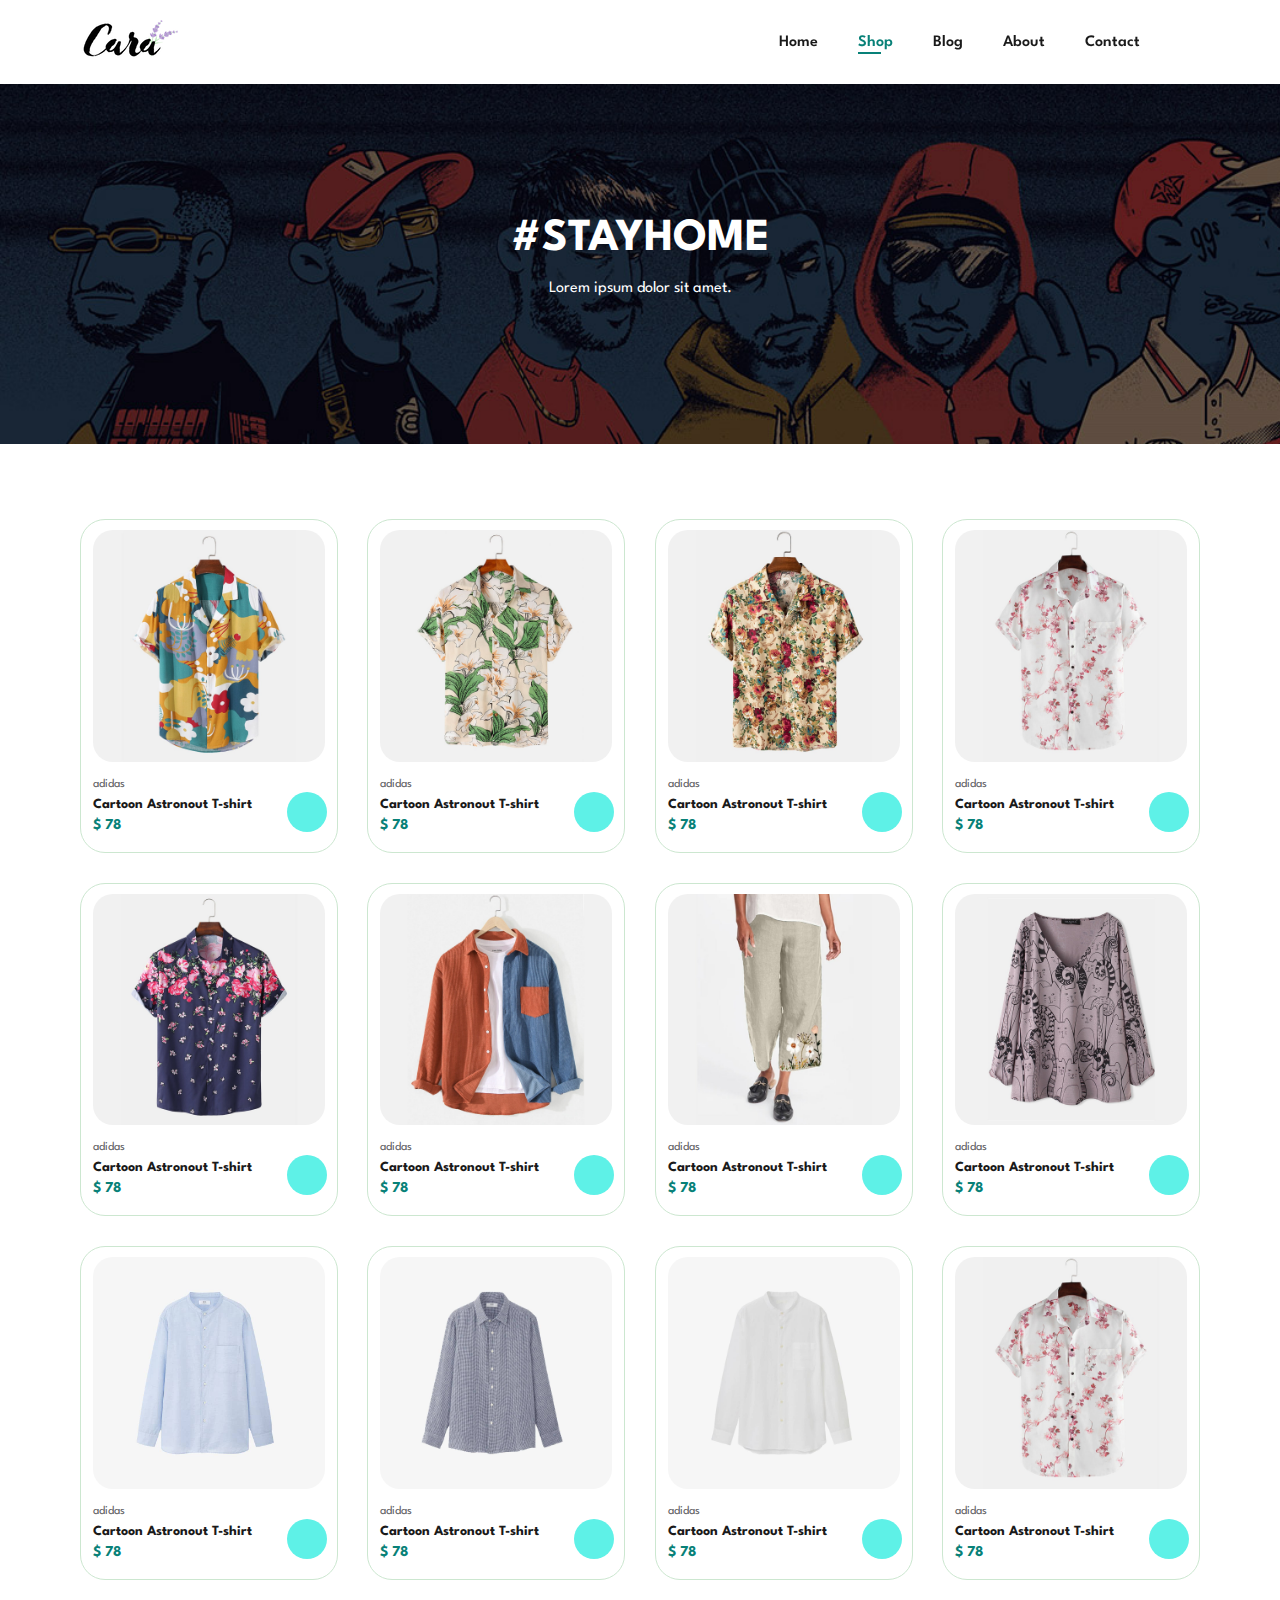
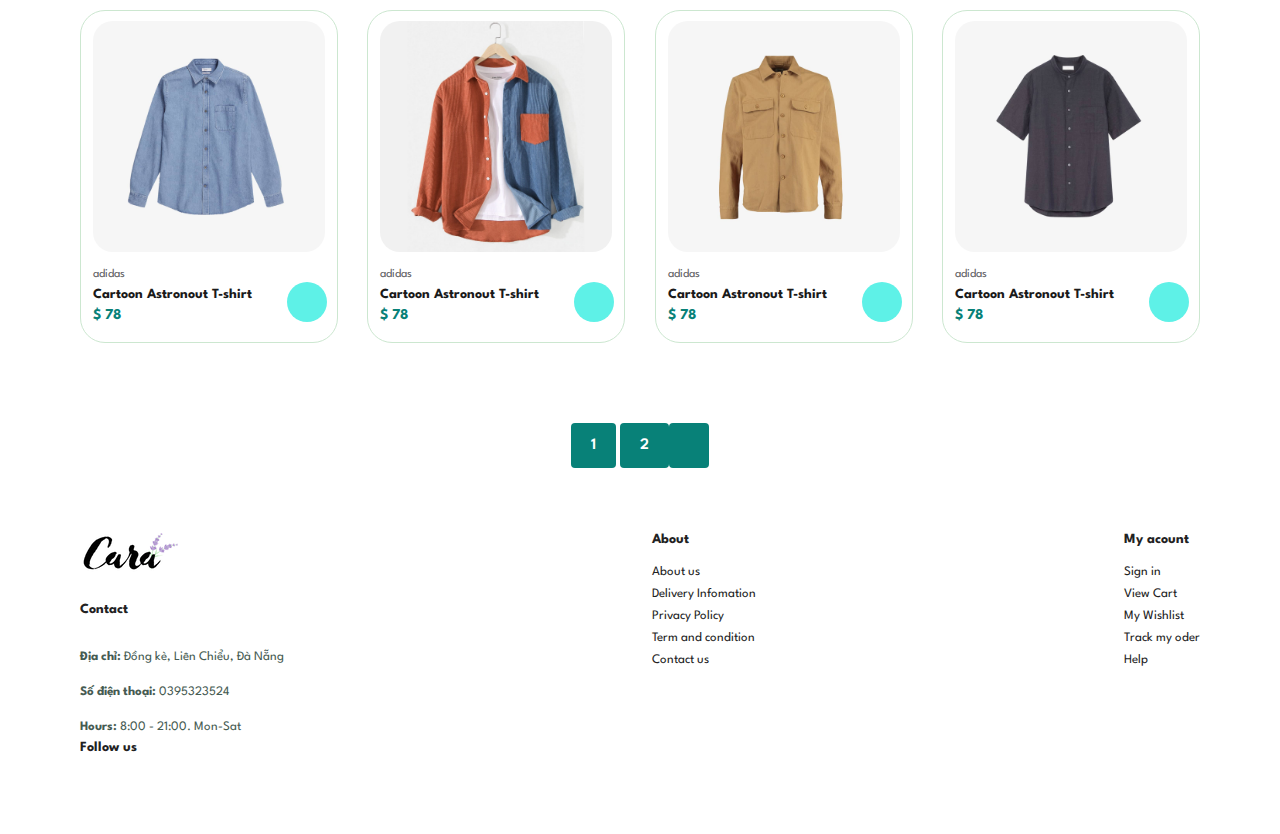
==== shop.html @ 404face6 "first commit" ====
<!DOCTYPE html>
<html lang="en">
<head>
    <meta charset="UTF-8">
    <meta http-equiv="X-UA-Compatible" content="IE=edge">
    <meta name="viewport" content="width=device-width, initial-scale=1.0">
    <link rel="stylesheet" href="https://cdnjs.cloudflare.com/ajax/libs/font-awesome/6.1.2/css/all.min.css" integrity="sha512-1sCRPdkRXhBV2PBLUdRb4tMg1w2YPf37qatUFeS7zlBy7jJI8Lf4VHwWfZZfpXtYSLy85pkm9GaYVYMfw5BC1A==" crossorigin="anonymous" referrerpolicy="no-referrer" />
    <link rel="stylesheet" href="./main.css">
    <title>King Dom Shop</title>
</head>
<body>
    <!-- header -->
    <section id="header">
        <a href="#"><img src="./img/logo.png" alt="logo"></a>

        <div>
            <ul id="navbar">
                <li><a  href="index.html">Home</a></li>
                <li><a  class="active" href="#">Shop</a></li>
                <li><a href="#">Blog</a></li>
                <li><a href="#">About</a></li>
                <li><a href="#">Contact</a></li>
                <li><a href="#"><i class="fa fa-shopping-cart"></i></a></li>
            </ul>
        </div>
    </section>
    <section id="page-header">
        <h2>#STAYHOME</h2>
        <p>Lorem ipsum dolor sit amet.</p>
    </section>
    <section id="product1" class="section-p1">
        <div class="pro-container">
            <div class="pro" onclick="window.location.href='sproduct.html';">
                <img src="./img/products/f1.jpg" alt="">
                <div class="des">
                    <span>adidas</span>
                    <h5>Cartoon Astronout T-shirt</h5>
                    <div class="star">
                        <i class="fas fa-star"></i>
                        <i class="fas fa-star"></i>
                        <i class="fas fa-star"></i>
                        <i class="fas fa-star"></i>
                        <i class="fas fa-star"></i>
                    </div>
                    <h4>$ 78</h4>
                </div>
                <a href="#"><i class="fa fa-shopping-cart cart"></i></a>
            </div>
            <div class="pro">
                <img src="./img/products/f2.jpg" alt="">
                <div class="des">
                    <span>adidas</span>
                    <h5>Cartoon Astronout T-shirt</h5>
                    <div class="star">
                        <i class="fas fa-star"></i>
                        <i class="fas fa-star"></i>
                        <i class="fas fa-star"></i>
                        <i class="fas fa-star"></i>
                        <i class="fas fa-star"></i>
                    </div>
                    <h4>$ 78</h4>
                </div>
                <a href="#"><i class="fa fa-shopping-cart cart"></i></a>
            </div>
            <div class="pro">
                <img src="./img/products/f3.jpg" alt="">
                <div class="des">
                    <span>adidas</span>
                    <h5>Cartoon Astronout T-shirt</h5>
                    <div class="star">
                        <i class="fas fa-star"></i>
                        <i class="fas fa-star"></i>
                        <i class="fas fa-star"></i>
                        <i class="fas fa-star"></i>
                        <i class="fas fa-star"></i>
                    </div>
                    <h4>$ 78</h4>
                </div>
                <a href="#"><i class="fa fa-shopping-cart cart"></i></a>
            </div>
            <div class="pro">
                <img src="./img/products/f4.jpg" alt="">
                <div class="des">
                    <span>adidas</span>
                    <h5>Cartoon Astronout T-shirt</h5>
                    <div class="star">
                        <i class="fas fa-star"></i>
                        <i class="fas fa-star"></i>
                        <i class="fas fa-star"></i>
                        <i class="fas fa-star"></i>
                        <i class="fas fa-star"></i>
                    </div>
                    <h4>$ 78</h4>
                </div>
                <a href="#"><i class="fa fa-shopping-cart cart"></i></a>
            </div>
            <div class="pro">
                <img src="./img/products/f5.jpg" alt="">
                <div class="des">
                    <span>adidas</span>
                    <h5>Cartoon Astronout T-shirt</h5>
                    <div class="star">
                        <i class="fas fa-star"></i>
                        <i class="fas fa-star"></i>
                        <i class="fas fa-star"></i>
                        <i class="fas fa-star"></i>
                        <i class="fas fa-star"></i>
                    </div>
                    <h4>$ 78</h4>
                </div>
                <a href="#"><i class="fa fa-shopping-cart cart"></i></a>
            </div>
            <div class="pro">
                <img src="./img/products/f6.jpg" alt="">
                <div class="des">
                    <span>adidas</span>
                    <h5>Cartoon Astronout T-shirt</h5>
                    <div class="star">
                        <i class="fas fa-star"></i>
                        <i class="fas fa-star"></i>
                        <i class="fas fa-star"></i>
                        <i class="fas fa-star"></i>
                        <i class="fas fa-star"></i>
                    </div>
                    <h4>$ 78</h4>
                </div>
                <a href="#"><i class="fa fa-shopping-cart cart"></i></a>
            </div>
            <div class="pro">
                <img src="./img/products/f7.jpg" alt="">
                <div class="des">
                    <span>adidas</span>
                    <h5>Cartoon Astronout T-shirt</h5>
                    <div class="star">
                        <i class="fas fa-star"></i>
                        <i class="fas fa-star"></i>
                        <i class="fas fa-star"></i>
                        <i class="fas fa-star"></i>
                        <i class="fas fa-star"></i>
                    </div>
                    <h4>$ 78</h4>
                </div>
                <a href="#"><i class="fa fa-shopping-cart cart"></i></a>
            </div>
            <div class="pro">
                <img src="./img/products/f8.jpg" alt="">
                <div class="des">
                    <span>adidas</span>
                    <h5>Cartoon Astronout T-shirt</h5>
                    <div class="star">
                        <i class="fas fa-star"></i>
                        <i class="fas fa-star"></i>
                        <i class="fas fa-star"></i>
                        <i class="fas fa-star"></i>
                        <i class="fas fa-star"></i>
                    </div>
                    <h4>$ 78</h4>
                </div>
                <a href="#"><i class="fa fa-shopping-cart cart"></i></a>
            </div>
            <div class="pro">
                <img src="./img/products/n1.jpg" alt="">
                <div class="des">
                    <span>adidas</span>
                    <h5>Cartoon Astronout T-shirt</h5>
                    <div class="star">
                        <i class="fas fa-star"></i>
                        <i class="fas fa-star"></i>
                        <i class="fas fa-star"></i>
                        <i class="fas fa-star"></i>
                        <i class="fas fa-star"></i>
                    </div>
                    <h4>$ 78</h4>
                </div>
                <a href="#"><i class="fa fa-shopping-cart cart"></i></a>
            </div>
            <div class="pro">
                <img src="./img/products/n2.jpg" alt="">
                <div class="des">
                    <span>adidas</span>
                    <h5>Cartoon Astronout T-shirt</h5>
                    <div class="star">
                        <i class="fas fa-star"></i>
                        <i class="fas fa-star"></i>
                        <i class="fas fa-star"></i>
                        <i class="fas fa-star"></i>
                        <i class="fas fa-star"></i>
                    </div>
                    <h4>$ 78</h4>
                </div>
                <a href="#"><i class="fa fa-shopping-cart cart"></i></a>
            </div>
            <div class="pro">
                <img src="./img/products/n3.jpg" alt="">
                <div class="des">
                    <span>adidas</span>
                    <h5>Cartoon Astronout T-shirt</h5>
                    <div class="star">
                        <i class="fas fa-star"></i>
                        <i class="fas fa-star"></i>
                        <i class="fas fa-star"></i>
                        <i class="fas fa-star"></i>
                        <i class="fas fa-star"></i>
                    </div>
                    <h4>$ 78</h4>
                </div>
                <a href="#"><i class="fa fa-shopping-cart cart"></i></a>
            </div>
            <div class="pro">
                <img src="./img/products/f4.jpg" alt="">
                <div class="des">
                    <span>adidas</span>
                    <h5>Cartoon Astronout T-shirt</h5>
                    <div class="star">
                        <i class="fas fa-ntar"></i>
                        <i class="fas fa-star"></i>
                        <i class="fas fa-star"></i>
                        <i class="fas fa-star"></i>
                        <i class="fas fa-star"></i>
                    </div>
                    <h4>$ 78</h4>
                </div>
                <a href="#"><i class="fa fa-shopping-cart cart"></i></a>
            </div>
            <div class="pro">
                <img src="./img/products/n5.jpg" alt="">
                <div class="des">
                    <span>adidas</span>
                    <h5>Cartoon Astronout T-shirt</h5>
                    <div class="star">
                        <i class="fas fa-star"></i>
                        <i class="fas fa-star"></i>
                        <i class="fas fa-star"></i>
                        <i class="fas fa-star"></i>
                        <i class="fas fa-star"></i>
                    </div>
                    <h4>$ 78</h4>
                </div>
                <a href="#"><i class="fa fa-shopping-cart cart"></i></a>
            </div>
            <div class="pro">
                <img src="./img/products/f6.jpg" alt="">
                <div class="des">
                    <span>adidas</span>
                    <h5>Cartoon Astronout T-shirt</h5>
                    <div class="star">
                        <i class="fas fa-star"></i>
                        <i class="fas fa-star"></i>
                        <i class="fas fa-star"></i>
                        <i class="fas fa-star"></i>
                        <i class="fas fa-star"></i>
                    </div>
                    <h4>$ 78</h4>
                </div>
                <a href="#"><i class="fa fa-shopping-cart cart"></i></a>
            </div>
            <div class="pro">
                <img src="./img/products/n7.jpg" alt="">
                <div class="des">
                    <span>adidas</span>
                    <h5>Cartoon Astronout T-shirt</h5>
                    <div class="star">
                        <i class="fas fa-star"></i>
                        <i class="fas fa-star"></i>
                        <i class="fas fa-star"></i>
                        <i class="fas fa-star"></i>
                        <i class="fas fa-star"></i>
                    </div>
                    <h4>$ 78</h4>
                </div>
                <a href="#"><i class="fa fa-shopping-cart cart"></i></a>
            </div>
            <div class="pro">
                <img src="./img/products/n8.jpg" alt="">
                <div class="des">
                    <span>adidas</span>
                    <h5>Cartoon Astronout T-shirt</h5>
                    <div class="star">
                        <i class="fas fa-star"></i>
                        <i class="fas fa-star"></i>
                        <i class="fas fa-star"></i>
                        <i class="fas fa-star"></i>
                        <i class="fas fa-star"></i>
                    </div>
                    <h4>$ 78</h4>
                </div>
                <a href="#"><i class="fa fa-shopping-cart cart"></i></a>
            </div>
        </div>
    </section>
    <section class="pagination section-p1">
        <a href="#">1</a>
        <a href="#">2</a>
        <a href="#"><i class="fa fa-arrow-right"></i></a>
    </section>
    <footer class="section-p1">
        <div class="col">
            <img src="./img/logo.png" alt="" class="logo">
            <h4>Contact</h4>
            <p><strong>Địa chỉ: </strong>Đồng kè, Liên Chiểu, Đà Nẵng</p>
            <p><strong>Số điện thoại: </strong>0395323524</p>
            <p><strong>Hours: </strong> 8:00 - 21:00. Mon-Sat</p>
            <div class="follow">
                <h4>Follow us</h4>
                <div class="icon">
                    <i class="fab fa-facebook-f"></i>
                    <i class="fa fa-phone"></i>
                </div>
            </div>
        </div>
        <div class="col">
            <h4>About</h4>
            <a href="#">About us</a>
            <a href="#">Delivery Infomation</a>
            <a href="#">Privacy Policy</a>
            <a href="#">Term and condition</a>
            <a href="#">Contact us</a>
        </div>
        <div class="col">
            <h4>My acount</h4>
            <a href="#">Sign in</a>
            <a href="#">View Cart</a>
            <a href="#">My Wishlist</a>
            <a href="#">Track my oder</a>
            <a href="#">Help</a>
        </div>
    </footer>
</body>
</html>
---- main.css ----
@import url('https://fonts.googleapis.com/css2?family=League+Spartan:wght@300;400;700&display=swap');
/* Global css */
*{
    margin: 0;
    padding: 0;
    box-sizing: border-box;
    font-family: 'League Spartan', sans-serif;
}
h1{
    font-size: 50px;
    line-height: 64px;
    color: #222;
}
h2{
    font-size: 46px;
    line-height: 54px;
    color: #222;
}
h4{
    font-size: 20px;
    color: #222;
}
h6{
    font-weight: 700;
    font-size: 12px;
}
p{
    font-size: 16px;
    color: #465b52;
    margin: 15px 0 20px 0;
}
.section-p1{
    padding: 40px 80px;
}
.section-m1{
    margin: 40px 0;
}
button.normal{
    font-size: 14px;
    font-weight: 600;
    padding: 15px 30px;
    color: #000;
    background-color: #fff;
    border-radius: 4px;
    cursor: pointer;
    border: none;
    outline: none;
    transition: 0.02;
}
button.white{
    font-size: 13px;
    font-weight: 600;
    padding: 11px 18px;
    color: rgb(252, 252, 252);
    background-color: transparent;
    cursor: pointer;
    border: 1px solid #fff;
    outline: none;
    transition: 0.02;
}
body{
    width: 100%;
}
/* header */
#header{
    display: flex;
    justify-content: space-between;
    align-items: center;
    padding: 20px 80px;
    color: #E3E6F3;
    box-shadow: 0 5px 15px rgba(0, 0, 0, 0.06);
    z-index: 999;
    position: sticky;
    top: 0;
    left: 0;
}
#navbar{
    width: 70%;
    display: flex;
    justify-content: space-between;
    align-items: center;

}
#navbar li{
    list-style: none;
    padding: 0 20px;
    position: relative;
}
#navbar a{
    text-decoration: none;
    font-size: 16px;
    font-weight: 600;
    color: #1a1a1a;
    transition: all 0.3s;
}
#navbar a:hover,
#navbar a.active
{
    color: #088178;
}
#navbar a.active::after,
#navbar a.active:hover::after
{
    content: "";
    position: absolute;
    width: 30%;
    height: 2px;
    background: #088178;
    bottom: -4px;
    left: 20px;
}
#mobile{
    display: none;
    align-items: center;
}
/* Home page */
#hero{
    background-image: url(./img/hero4.png);
    height: 90vh;
    width: 100%;
    background-position: top 25% right 0;
    padding:  0 80px;
    display: flex;
    flex-direction: column;
    align-items: flex-start;
    justify-content: center;
}
#hero h4{
    padding-bottom: 15px;
}
#hero h1{
    color: #088178;
}
#hero button{
    background-image: url(./img/button.png);
    background-color: transparent;
    color: #088178;
    border: 0;
    padding: 14px 80px 14px 65px;
    font-weight: 700;
    background-repeat: no-repeat;
    font-size: 15px;
    border-radius: 4px;
    margin: 15px 0;
}
 /* feature */
 #feature{
    display: flex;
    align-items: center;
    justify-content: space-between;
    flex-wrap: wrap;
 }

#feature .fe-box{
    text-align: center;
    width: 180px;
    padding: 25px 15px;
    box-shadow: 20px 20px 34px rgba(0, 0, 0, 0.03);
    border: 1px solid #cce240;
}
#feature .fe-box img{
    width: 100%;
    margin-bottom: 10px;
}
#feature .fe-box h6{
    display: inline-block;
    padding: 9px 8px 6px 8px;
    line-height: 1px;
    border-radius: 4px;
    color: #088178;
    background-color: #fddde4;
}
#feature .fe-box:nth-child(2) h6{
    background-color: #cdebbc;
}
#feature .fe-box:nth-child(3) h6{
    background-color: #d1e8f2;
}
#feature .fe-box:nth-child(4) h6{
    background-color: #cdd4f8;
}
#feature .fe-box:nth-child(5) h6{
    background-color: #f6bdf6;
}
#feature .fe-box:nth-child(6) h6{
    background-color: #fff2e5;
}

/* product */
#product1 .pro-container{
    display: flex;
    justify-content: space-between;
    padding-top: 20px;
    flex-wrap: wrap;
}
#product1{
    text-align: center;
}
#product1 .pro{
    width: 23%;
    min-width: 250px;
    padding: 10px 12px;
    border: 1px solid #cce7d0;
    border-radius: 25px;
    cursor: pointer;
    margin: 15px 0;
    transition: 0.2 ease;
    position: relative;
}
#product1 .pro:hover{
    box-shadow: 20px 20px 30px rgba(0, 0, 0, 0.06);
}
#product1 .pro img{
    width: 100%;
    border-radius: 20px;
}
#product1 .pro .des{
    text-align: start;
    padding: 10px 0;
}
#product1 .pro .des span{
    color: #606063;
    font-size: 12px;
}
#product1 .pro .des h5{
    color: #1a1a1a;
    padding-top: 7px;
    font-size: 14px;
}
#product1 .pro .des i{
    font-size: 12px;
    color: rgb(236, 218, 16);
}
#product1 .pro .des h4{
    padding-top: 7px;
    font-size: 15px;
    font-weight: 700;
    color: #088178;
}
#product1 .pro .cart{
    width: 40px;
    height: 40px;
    line-height: 40px;
    border-radius: 50px;
    background-color: #5ef1e7;
    color: #088178;
    position: absolute;
    bottom: 20px;
    right: 10px;
}
/* banner */

#banner{
    display: flex;
    flex-direction: column;
    text-align: center;
    justify-content: center;
    align-items: center;
    background-image: url(./img/banner/b2.jpg);
    width: 100%;
    height: 40vh;
    background-size: cover;
    background-position: center;
}
#banner h4{
    color: #fff;
    font-size: 16px;
}
#banner h2{
    padding: 10px 0;
    font-size: 30px;
    color: #fff;
}
#banner h2 span{
    color: rgb(240, 18, 18);
}
#banner button:hover{
    background-color: #088178;
    color: #fff;
}

/* small banner */
#sm-banner{
    display: flex;
    justify-content: space-between;
    text-align: center;
    flex-wrap: wrap;
}
#sm-banner .banner-box{
    display: flex;
    flex-direction: column;
    align-items: flex-start;
    justify-content: center;
    background-image: url(./img/banner/b17.jpg);
    min-width: 580px;
    height: 50vh;
    background-size: cover;
    background-position: center;
    padding: 30px;
    transition: all 0.2 ease;
}
#sm-banner h4{
    color: #fff;
    font-size: 20px;
    font-weight: 300; 
}
#sm-banner h2{
    color: #fff;
    font-size: 28px;
    font-weight: 800; 
}
#sm-banner span{
    color: #fff;
    font-size: 14px;
    font-weight: 500; 
    padding-bottom: 15px;
}
#sm-banner .banner-box:hover button{
    background-color: #088178;
}
#sm-banner .banner-box2{
    background-image: url(img/banner/b10.jpg);
}

#banner3{
    display: flex;
    justify-content: space-between;
    flex-wrap: wrap;
    padding: 0 80px;
}
#banner3 .banner-box{
    display: flex;
    flex-direction: column;
    align-items: flex-start;
    justify-content: center;
    background-image: url(./img/banner/b7.jpg);
    min-width:30%;
    height: 30vh;
    background-size: cover;
    background-position: center;
    padding: 30px;
    margin-bottom: 20px;
    transition: all 0.2 ease;
}
#banner3 h2{
    color: #fff;
    font-weight: 900;
    font-size: 22px;
}
#banner3 h3{
    color: #ec544e;
    font-weight: 800;
    font-size: 15px;
}
#banner3 .banner-box2{
    background-image: url(./img/banner/b4.jpg);
}
#banner3 .banner-box3{
    background-image: url(./img/banner/b18.jpg);
}
/* footer */
footer{
    display: flex;
    justify-content: space-between;
    flex-wrap: nowrap;
}
footer .col{
    display: flex;
    flex-direction: column;
    align-items: flex-start;
    margin-bottom: 20px;
}

footer .logo{
    margin-bottom: 30px;
}
footer h4{
    font-size: 14px;
    padding-bottom: 20px;
}
footer p{
    font-size: 13px;
    margin-bottom: 8px;
}
footer a{
    font-size: 13px;
    margin-bottom: 10px;
    color: #222;
    text-decoration: none;
}


/* shop page */
#page-header{
    background-image: url(./img/banner/b1.jpg);
    height: 40vh;
    width: 100%;
    background-size: cover;
    display: flex;
    justify-content: center;
    text-align: center;
    flex-direction: column;
    padding: 14px;
}
#page-header h2,
#page-header p{
    color: #fff;
}
.pagination{
    text-align: center;
}
.pagination a{
    text-decoration: none;
    color: #fff;
    background-color: #088178;
    padding: 15px 20px;
    border-radius: 4px;
    font-weight: 600;
}
.pagination a i{
    font-weight: 600;
    font-size: 16px;
}
/* 
single product */
#pro-details{
    display: flex;
    margin-top: 20px;
}
#pro-details .single-pro-img{
    width: 40%;
    margin-right: 50px;
}
.small-img-group{
    display: flex;
    justify-content: space-between;
}
.small-img-col{
    flex-basis: 24%;
    cursor: pointer;
}
#pro-details .single-pro-detail{
    width: 50%;
    padding-top: 30px;
}
#pro-details .single-pro-detail h4{
    padding: 20px 0 20px 0;
}
#pro-details .single-pro-detail h2{
    font-size: 26px;
}
#pro-details .single-pro-detail select{
    display: block;
    padding: 5px 10px;
    margin-bottom: 10px;
}
#pro-details .single-pro-detail input{
    width: 100px;
    height: 47px;
    padding-left: 10px;
    font-size: 16px;
    margin-right: 10px;
}
#pro-details .single-pro-detail button{
    background: #088178;
    color: #fff;
}
#pro-details .single-pro-detail span{
    line-height: 25px;
}
/* reponsive device */
@media (max-width: 799px) {
    .section-p1{
        padding: 40px 40px;
    }
    #navbar {
        width: 70%;
        display: flex;
        flex-direction: column;
        justify-content: flex-start;
        align-items: flex-start;
        position: fixed;
        top: 0;
        right: -300px;
        height: 100vh;
        width: 300px;
        background-color: #E3E6F3;
        transition: 0.2s;
    }
    #navbar li{
        margin-bottom: 25px;
    }
    #navbar.active{
        right: 0px;
    }
    #mobile{
        display: flex;
        align-items: center;
    }
    #mobile i{
        font-size: 24px;
        padding-left: 20px;
        color: #1a1a1a;
    }
    #close{
        position: absolute;
        top: 30px;
        right: 30px;
        color: #222;
    }
    #hero {
        height: 70vh;
        background-position: top 30% right 30%;
        padding: 0 80px;
    }
    #feature {
        justify-content: center;
    }
    #feature .fe-box{
        margin: 15px 15px;
    }
    #product1 .pro-container {
        justify-content: center;
    }
    #product1 .pro {
        margin: 15px 15px;
    }
    #banner {
        height: 20vh;
    }
    #sm-banner .banner-box {
        min-width: 100%;
        height: 30vh;
    }
    #banner3{
        padding: 0 40px;
    }
    #banner3 .banner-box{
        width: 28%;
    }
}
@media (max-width: 477px) {
    .section-p1{
        padding: 20px;
    }
    #header{
        padding: 10px;
    }
    h1{
        font-size: 38px;
    }
    h2{
        font-size: 32px;
    }
    #hero{
        padding: 0 20px;
        background-position: 55%;
    }
    #feature .fe-box{
        width: 155px;
        margin: 0 0 15px 0;
    }
    #product1 .pro {
        width: 100%;
    }
    #banner{
        height: 40vh;
    }
    #sm-banner .banner-box {
        height: 40vh;
    }
    #sm-banner .banner-box2 {
        margin-top: 20px;
    }
}
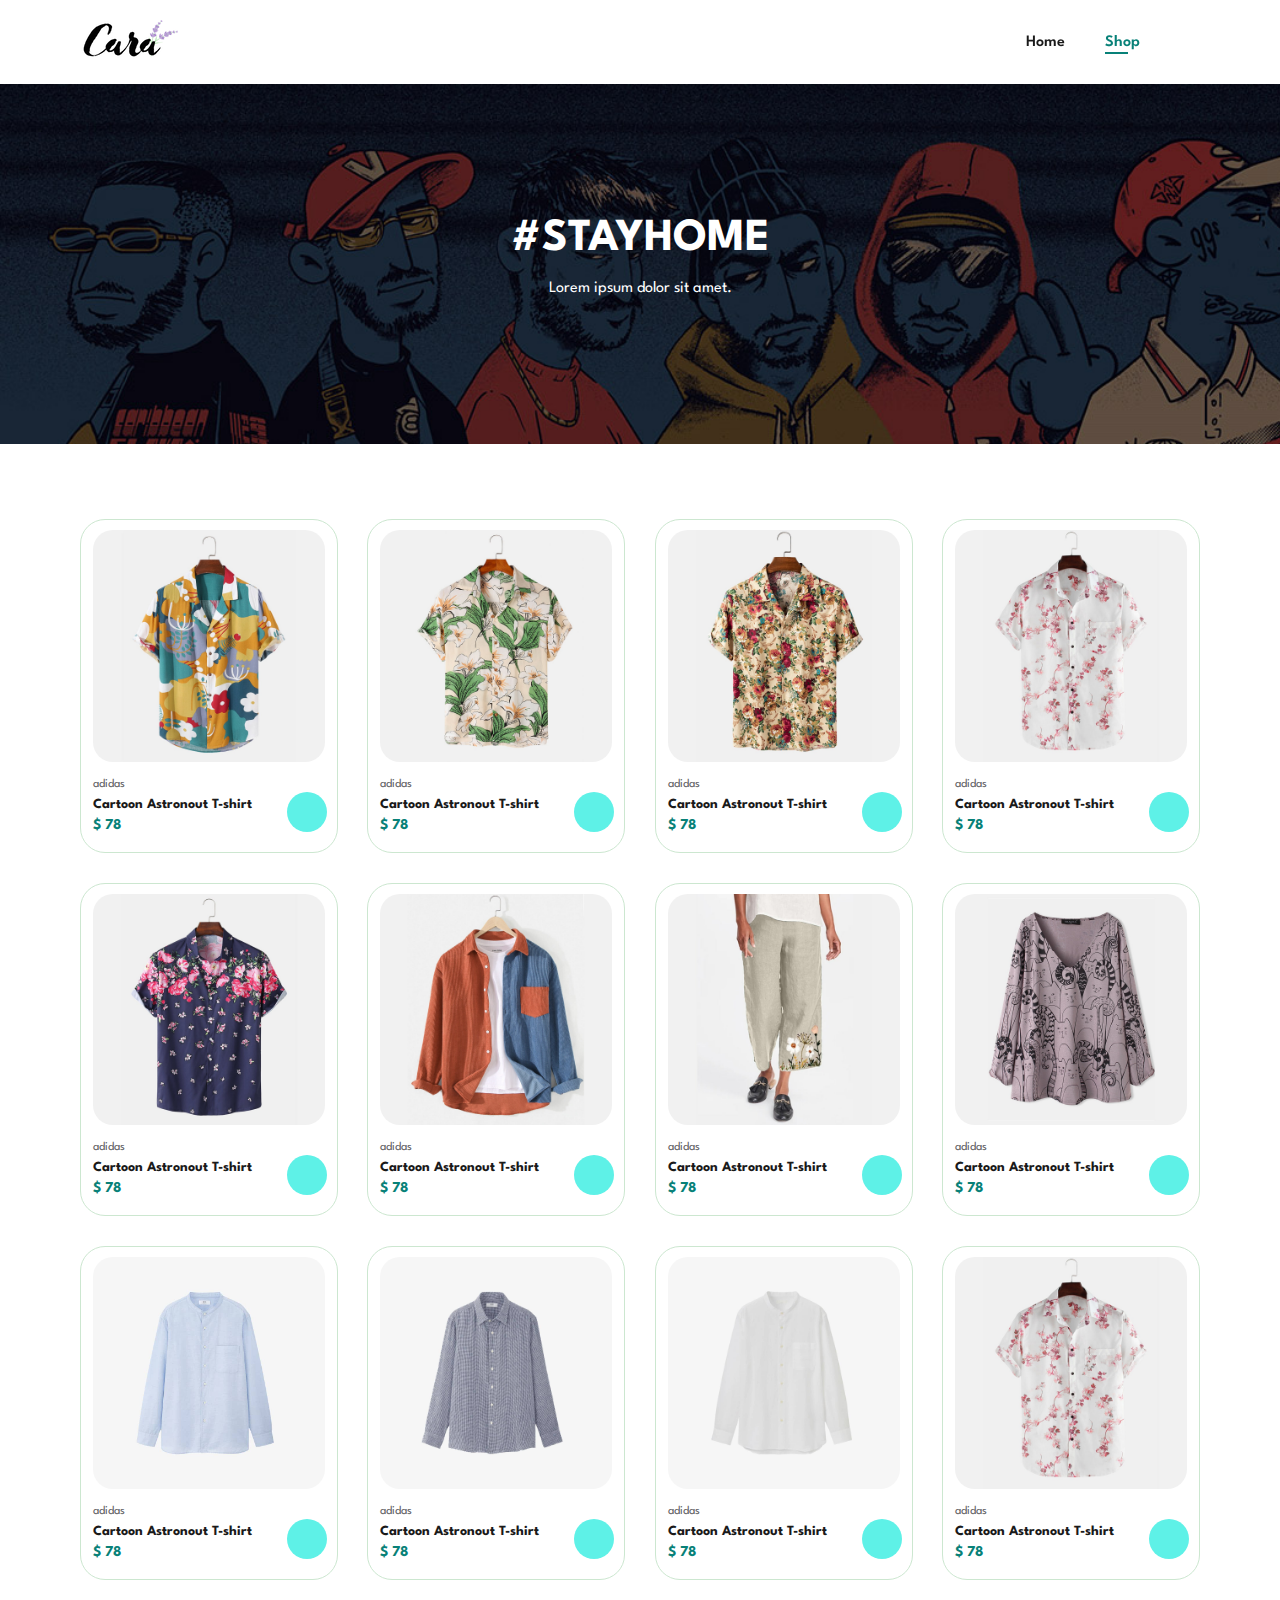
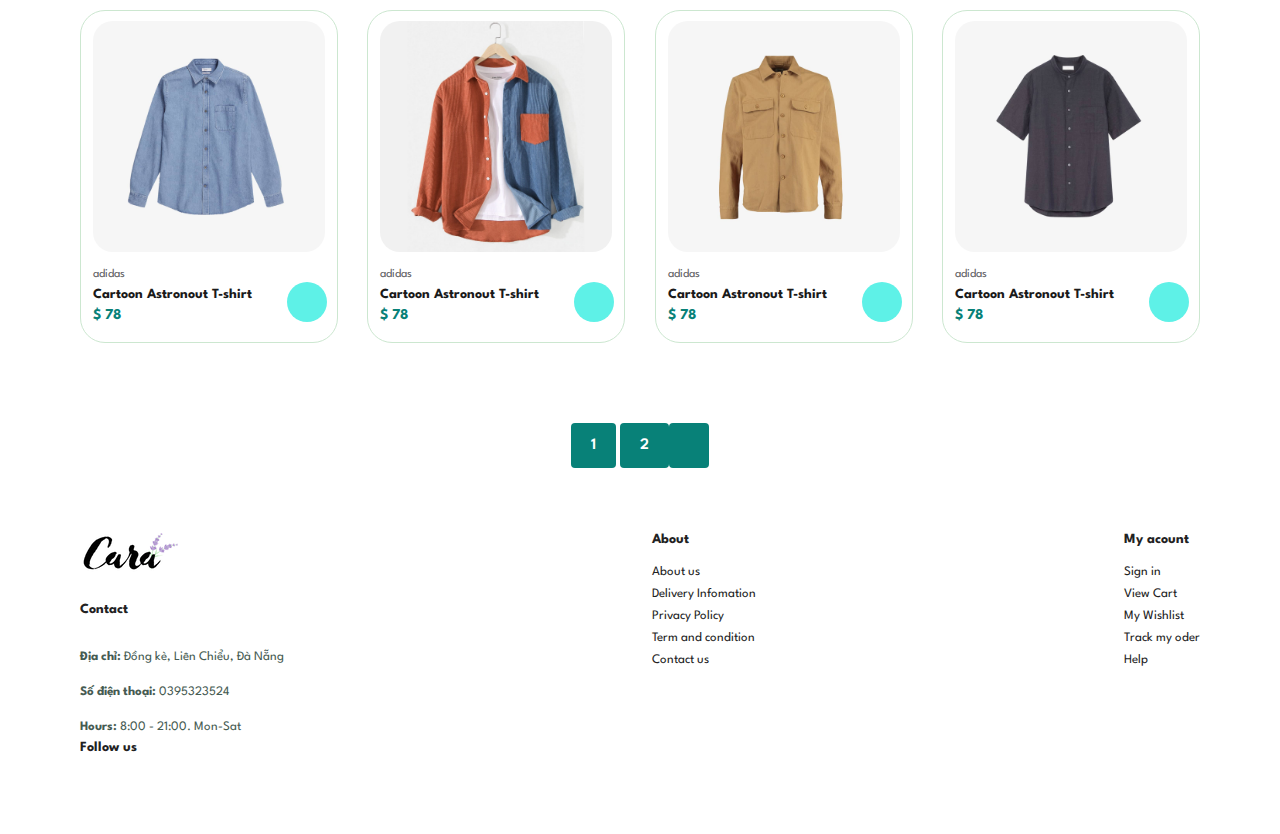
==== commit 883ae879: "second commit" ====
--- a/shop.html
+++ b/shop.html
@@ -17,10 +17,7 @@
             <ul id="navbar">
                 <li><a  href="index.html">Home</a></li>
                 <li><a  class="active" href="#">Shop</a></li>
-                <li><a href="#">Blog</a></li>
-                <li><a href="#">About</a></li>
-                <li><a href="#">Contact</a></li>
-                <li><a href="#"><i class="fa fa-shopping-cart"></i></a></li>
+                <li><a href="https://www.facebook.com/kinhdomshop"><i class="fa fa-shopping-cart"></i></a></li>
             </ul>
         </div>
     </section>
--- a/main.css
+++ b/main.css
@@ -502,10 +502,11 @@
         padding-left: 20px;
         color: #1a1a1a;
     }
-    #close{
+    #close i{
         position: absolute;
         top: 30px;
         right: 30px;
+        font-size: 24px;
         color: #222;
     }
     #hero {
@@ -572,4 +573,15 @@
     #sm-banner .banner-box2 {
         margin-top: 20px;
     }
+    /* single product */
+    #pro-details {
+        display: flex;
+        flex-direction: column;
+    }
+    #pro-details .single-pro-img,
+    #pro-details .single-pro-detail
+    {
+        width: 100%;
+        margin-right: 0px;
+    }
 }